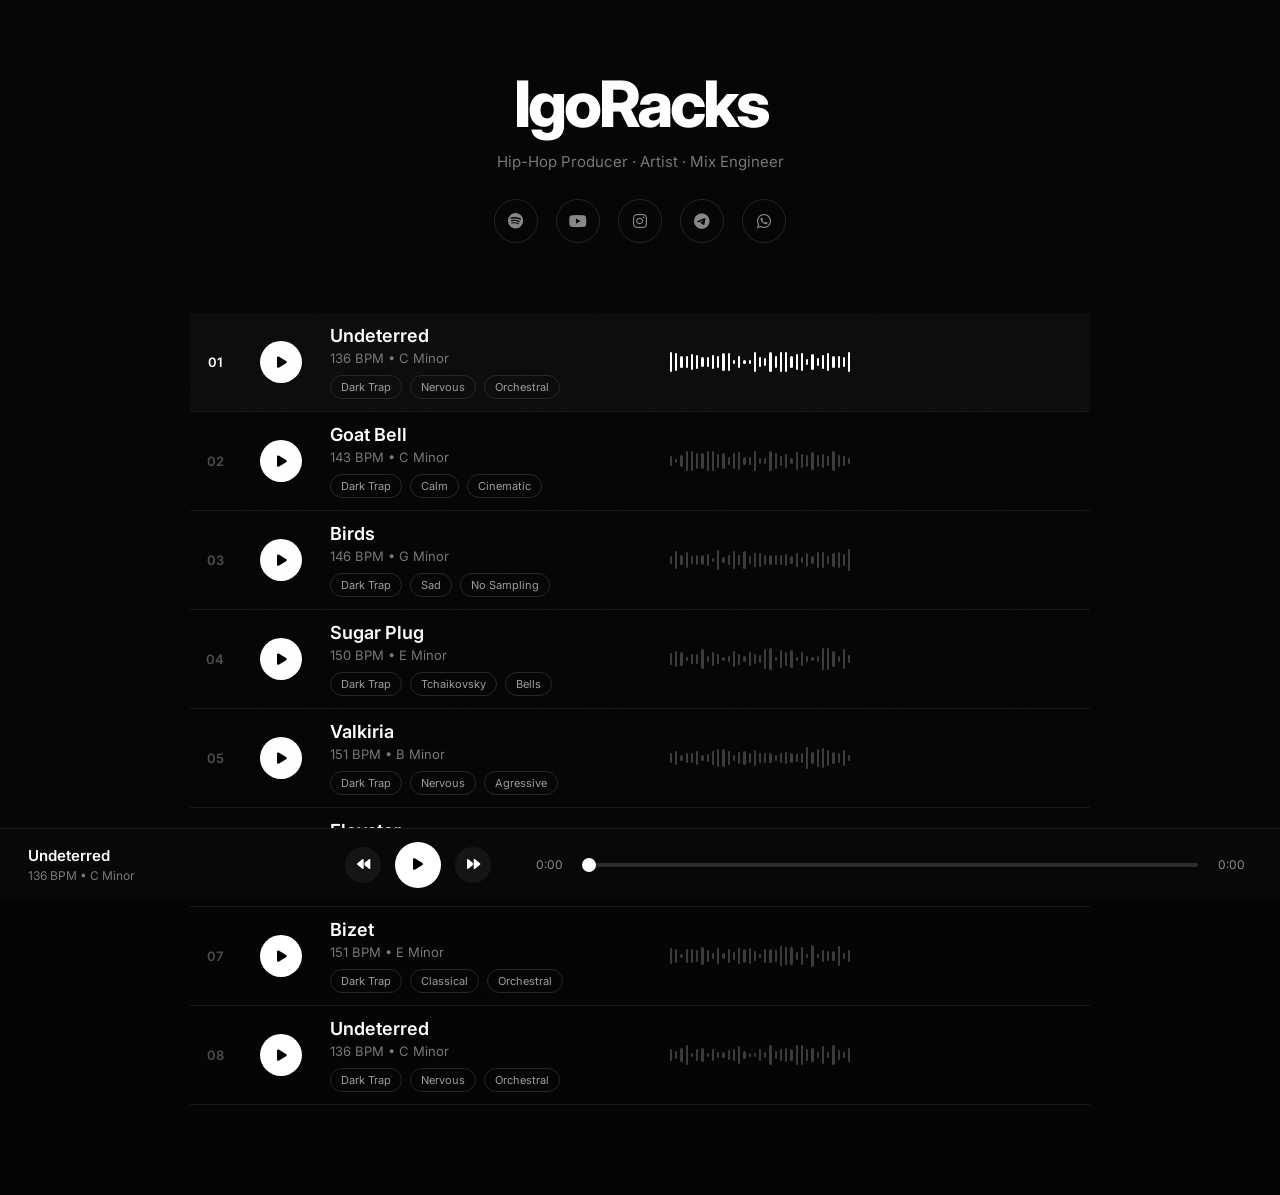
==== index.html @ 869a3797 "Update index.html" ====
<!DOCTYPE html>
<html lang="en">

<head>

<meta charset="UTF-8">
<meta name="viewport" content="width=device-width, initial-scale=1.0">

<title>IgoRacks Beats</title>

<link rel="stylesheet" href="style.css">

<link rel="preconnect" href="https://fonts.googleapis.com">
<link rel="preconnect" href="https://fonts.gstatic.com" crossorigin>

<link href="https://fonts.googleapis.com/css2?family=Inter:wght@400;500;600;700;800&display=swap" rel="stylesheet">

<link rel="stylesheet"
href="https://cdnjs.cloudflare.com/ajax/libs/font-awesome/6.7.2/css/all.min.css">

</head>

<body>

<div class="noise"></div>

<header>

<h1>IgoRacks</h1>

<p>
Hip-Hop Producer · Artist · Mix Engineer
</p>

<div class="socials">

<a href="https://open.spotify.com/artist/74ZzK035XeXN4eh4vNsLd8?si=PR6vhwCAR2qcg_WGzQOjGQ">
<i class="fab fa-spotify"></i>
</a>

<a href="https://www.youtube.com/@igoracksbeats">
<i class="fab fa-youtube"></i>
</a>

<a href="https://instagram.com/igoracksbeats">
<i class="fab fa-instagram"></i>
</a>

<a href="https://t.me/igoracks">
<i class="fab fa-telegram"></i>
</a>

<a href="https://wa.me/79996351902">
<i class="fab fa-whatsapp"></i>
</a>

</div>

</header>

<main class="playlist">

<!-- TRACK -->

<div class="track"

data-src="audio/undeterred.mp3"

data-title="Undeterred"

data-info="136 BPM • C Minor">

<div class="track-number">

01

</div>

<button class="track-play">

<i class="fas fa-play"></i>

</button>

<div class="track-details">

<h2>

Undeterred

</h2>

<p>

136 BPM • C Minor

</p>

<div class="track-tags">

<span>Dark Trap</span>

<span>Nervous</span>

<span>Orchestral</span>

</div>

</div>

<div class="track-wave">

<div class="wave"></div>

</div>

</div>

<!-- TRACK -->

<div class="track"

data-src="audio/goatbell.mp3"

data-title="Goat Bell"

data-info="143 BPM • C Minor">

<div class="track-number">

02

</div>

<button class="track-play">

<i class="fas fa-play"></i>

</button>

<div class="track-details">

<h2>

Goat Bell

</h2>

<p>

143 BPM • C Minor

</p>

<div class="track-tags">

<span>Dark Trap</span>

<span>Calm</span>

<span>Cinematic</span>

</div>

</div>

<div class="track-wave">

<div class="wave"></div>

</div>

</div>
  <!-- TRACK -->

<div class="track"

data-src="audio/birds.mp3"

data-title="Birds"

data-info="146 BPM • G Minor">

<div class="track-number">

03

</div>

<button class="track-play">

<i class="fas fa-play"></i>

</button>

<div class="track-details">

<h2>

Birds

</h2>

<p>

146 BPM • G Minor

</p>

<div class="track-tags">

<span>Dark Trap</span>

<span>Sad</span>

<span>No Sampling</span>

</div>

</div>

<div class="track-wave">

<div class="wave"></div>

</div>

</div>
  <!-- TRACK -->

<div class="track"

data-src="audio/sugarplug.mp3"

data-title="Sugar Plug"

data-info="150 BPM • E Minor">

<div class="track-number">

04

</div>

<button class="track-play">

<i class="fas fa-play"></i>

</button>

<div class="track-details">

<h2>

Sugar Plug

</h2>

<p>

150 BPM • E Minor

</p>

<div class="track-tags">

<span>Dark Trap</span>

<span>Tchaikovsky</span>

<span>Bells</span>

</div>

</div>

<div class="track-wave">

<div class="wave"></div>

</div>

</div>
  <!-- TRACK -->

<div class="track"

data-src="audio/valkiria.mp3"

data-title="Valkiria"

data-info="151 BPM • B Minor">

<div class="track-number">

05

</div>

<button class="track-play">

<i class="fas fa-play"></i>

</button>

<div class="track-details">

<h2>

Valkiria

</h2>

<p>

151 BPM • B Minor

</p>

<div class="track-tags">

<span>Dark Trap</span>

<span>Nervous</span>

<span>Agressive</span>

</div>

</div>

<div class="track-wave">

<div class="wave"></div>

</div>

</div>
  <!-- TRACK -->

<div class="track"

data-src="audio/elevator.mp3"

data-title="Elevator"

data-info="136 BPM • B Minor">

<div class="track-number">

06

</div>

<button class="track-play">

<i class="fas fa-play"></i>

</button>

<div class="track-details">

<h2>

Elevator

</h2>

<p>

136 BPM • B Minor

</p>

<div class="track-tags">

<span>Dark Trap</span>

<span>Elevator sound</span>

<span>Mistic</span>

</div>

</div>

<div class="track-wave">

<div class="wave"></div>

</div>

</div>
  <!-- TRACK -->

<div class="track"

data-src="audio/bizet.mp3"

data-title="Bizet"

data-info="151 BPM • E Minor">

<div class="track-number">

07

</div>

<button class="track-play">

<i class="fas fa-play"></i>

</button>

<div class="track-details">

<h2>

Bizet

</h2>

<p>

151 BPM • E Minor

</p>

<div class="track-tags">

<span>Dark Trap</span>

<span>Classical</span>

<span>Orchestral</span>

</div>

</div>

<div class="track-wave">

<div class="wave"></div>

</div>

</div>
  <!-- TRACK -->

<div class="track"

data-src="audio/undeterred.mp3"

data-title="Undeterred"

data-info="136 BPM • C Minor">

<div class="track-number">

08

</div>

<button class="track-play">

<i class="fas fa-play"></i>

</button>

<div class="track-details">

<h2>

Undeterred

</h2>

<p>

136 BPM • C Minor

</p>

<div class="track-tags">

<span>Dark Trap</span>

<span>Nervous</span>

<span>Orchestral</span>

</div>

</div>

<div class="track-wave">

<div class="wave"></div>

</div>

</div>

</main>

<div class="player">

<div class="player-left">

<div id="player-title">

Select beat

</div>

<div id="player-info">

—

</div>

</div>

<div class="player-center">

<button id="prev">

<i class="fas fa-backward"></i>

</button>

<button id="play">

<i class="fas fa-play"></i>

</button>

<button id="next">

<i class="fas fa-forward"></i>

</button>

</div>

<div class="player-right">

<span id="current">

0:00

</span>

<input
id="seek"
type="range"
min="0"
max="100"
value="0">

<span id="duration">

0:00

</span>

</div>

</div>

<audio id="audio"></audio>

<script src="script.js"></script>

</body>

</html>
---- style.css ----
/* ==========================================
   RESET
========================================== */

*{
    margin:0;
    padding:0;
    box-sizing:border-box;
}

html{
    scroll-behavior:smooth;
}

body{

    background:#050505;

    color:#fff;

    font-family:"Inter",sans-serif;

    -webkit-font-smoothing:antialiased;

    overflow-x:hidden;

    padding-bottom:90px;

}


/* ==========================================
   SELECTION
========================================== */

::selection{

    background:#fff;

    color:#000;

}


/* ==========================================
   SCROLLBAR
========================================== */

::-webkit-scrollbar{

    width:8px;

}

::-webkit-scrollbar-track{

    background:#050505;

}

::-webkit-scrollbar-thumb{

    background:#2b2b2b;

    border-radius:30px;

}

::-webkit-scrollbar-thumb:hover{

    background:#555;

}


/* ==========================================
   LINKS
========================================== */

a{

    color:inherit;

    text-decoration:none;

}


/* ==========================================
   NOISE
========================================== */

.noise{

    position:fixed;

    inset:0;

    pointer-events:none;

    opacity:.02;

    background-image:url("data:image/svg+xml,%3Csvg xmlns='http://www.w3.org/2000/svg' width='140' height='140'%3E%3Cfilter id='n'%3E%3CfeTurbulence type='fractalNoise' baseFrequency='.85' numOctaves='2'/%3E%3C/filter%3E%3Crect width='140' height='140' filter='url(%23n)'/%3E%3C/svg%3E");

    z-index:999;

}


/* ==========================================
   HEADER
========================================== */

header{

    width:min(1200px,92%);

    margin:auto;

    text-align:center;

    padding:65px 0 45px;

}


header h1{

    font-size:64px;

    font-weight:800;

    letter-spacing:-3px;

}


header p{

    margin-top:10px;

    color:#777;

    font-size:15px;

}


.socials{

    margin-top:28px;

    display:flex;

    justify-content:center;

    gap:18px;

}


.socials a{

    width:44px;

    height:44px;

    border-radius:50%;

    display:flex;

    align-items:center;

    justify-content:center;

    color:#888;

    border:1px solid #222;

    transition:.18s;

}


.socials a:hover{

    background:#fff;

    color:#000;

    border-color:#fff;

}


/* ==========================================
   PLAYLIST
========================================== */

.playlist{

    width:min(900px,92%);

    margin:auto;

    margin-top:25px;

}

/* ==========================================
   TRACK
========================================== */

.track{

    display:grid;

    grid-template-columns:50px 50px 320px 1fr;

    align-items:center;

    gap:20px;

    min-height:78px;

    padding:12px 0;

    border-bottom:1px solid #171717;

    transition:.18s;

}


.track:hover{

    background:#0b0b0b;

}


.track-number{

    color:#4d4d4d;

    font-size:13px;

    font-weight:600;

    text-align:center;

}


/* ==========================================
   PLAY BUTTON
========================================== */

.track-play{

    width:42px;

    height:42px;

    border:none;

    border-radius:50%;

    background:#fff;

    color:#000;

    display:flex;

    align-items:center;

    justify-content:center;

    cursor:pointer;

    transition:.18s;

    flex-shrink:0;

}


.track-play:hover{

    transform:scale(1.08);

}


.track-play i{

    font-size:13px;

    margin-left:2px;

}


/* ==========================================
   INFO
========================================== */

.track-details{

    min-width:0;

}


.track-details h2{

    font-size:18px;

    font-weight:600;

    margin-bottom:4px;

}


.track-details p{

    font-size:13px;

    color:#777;

}


.track-tags{

    display:flex;

    gap:8px;

    margin-top:9px;

    flex-wrap:wrap;

}


.track-tags span{

    padding:4px 10px;

    border:1px solid #262626;

    border-radius:30px;

    font-size:11px;

    color:#9d9d9d;

}


/* ==========================================
   WAVEFORM
========================================== */

.track-wave{

    width:100%;

    height:42px;

    display:flex;

    align-items:center;

    overflow:hidden;

}


.wave{

    width:180px;

    height:26px;

    display:flex;

    align-items:center;

    gap:3px;

}


.wave span{

    flex:1;

    background:#3b3b3b;

    border-radius:2px;

    height:8px;

    animation:equalizer .8s ease-in-out infinite;

    animation-play-state:paused;

}


.track:hover .wave span{

    background:#6a6a6a;

}

/* ==========================================
   PLAYER
========================================== */

.player{

    position:fixed;

    left:0;

    bottom:0;

    width:100%;

    height:72px;

    background:#080808;

    border-top:1px solid #1b1b1b;

    display:grid;

    grid-template-columns:280px 170px 1fr;

    align-items:center;

    gap:25px;

    padding:0 28px;

    z-index:1000;

}


/* ==========================================
   PLAYER LEFT
========================================== */

.player-left{

    overflow:hidden;

}


#player-title{

    font-size:15px;

    font-weight:600;

    white-space:nowrap;

    overflow:hidden;

    text-overflow:ellipsis;

}


#player-info{

    margin-top:3px;

    font-size:12px;

    color:#777;

}


/* ==========================================
   PLAYER CONTROLS
========================================== */

.player-center{

    display:flex;

    justify-content:center;

    align-items:center;

    gap:14px;

}


.player-center button{

    width:36px;

    height:36px;

    border:none;

    border-radius:50%;

    background:#151515;

    color:#fff;

    cursor:pointer;

    transition:.18s;

}


.player-center button:hover{

    background:#242424;

}


#play{

    width:46px;

    height:46px;

    background:#fff;

    color:#000;

}


#play:hover{

    transform:scale(1.05);

}


/* ==========================================
   TIMELINE
========================================== */

.player-right{

    display:flex;

    align-items:center;

    gap:12px;

}


.player-right span{

    width:42px;

    text-align:center;

    font-size:12px;

    color:#8a8a8a;

}


#seek{

    flex:1;

    appearance:none;

    height:4px;

    border-radius:999px;

    background:#2d2d2d;

    outline:none;

    cursor:pointer;

}


#seek::-webkit-slider-thumb{

    appearance:none;

    width:14px;

    height:14px;

    border-radius:50%;

    background:#fff;

    cursor:pointer;

}


#seek::-moz-range-thumb{

    width:14px;

    height:14px;

    border:none;

    border-radius:50%;

    background:#fff;

    cursor:pointer;

}


/* ==========================================
   AUDIO
========================================== */

audio{

    display:none;

}

/* ==========================================
   ANIMATIONS
========================================== */

.track,
.socials a,
.track-play,
.player button{

    transition:
    background .18s ease,
    color .18s ease,
    border-color .18s ease,
    transform .18s ease,
    opacity .18s ease;

}

.track{

    animation:fadeIn .35s ease;

}

@keyframes fadeIn{

    from{

        opacity:0;

        transform:translateY(8px);

    }

    to{

        opacity:1;

        transform:translateY(0);

    }

}


/* ==========================================
   ACTIVE TRACK
========================================== */

.track.active{

    background:#0c0c0c;

}

.track.active .track-details h2{

    color:#fff;

}

.track.active .wave span{

    background:#fff;

}

.track.active .track-number{

    color:#fff;

}


/* ==========================================
   MOBILE
========================================== */

@media (max-width:1000px){

.track{

    grid-template-columns:40px 44px 220px 1fr;

    gap:14px;

}

.track-details h2{

    font-size:16px;

}

.player{

    grid-template-columns:220px 150px 1fr;

}

}


@media (max-width:768px){

header{

    padding:40px 0 30px;

}

header h1{

    font-size:42px;

}

header p{

    font-size:14px;

}

.socials{

    gap:10px;

}

.socials a{

    width:38px;

    height:38px;

}

.track{

    grid-template-columns:36px 42px 1fr;

    grid-template-areas:

    "num play info"
    ". wave wave";

    row-gap:10px;

}

.track-number{

    grid-area:num;

}

.track-play{

    grid-area:play;

}

.track-details{

    grid-area:info;

}

.track-wave{

    grid-area:wave;

    margin-left:52px;

}

.track-tags{

    margin-top:6px;

}

.player{

    height:95px;

    grid-template-columns:1fr;

    grid-template-rows:auto auto auto;

    gap:8px;

    padding:10px 14px;

}

.player-left{

    text-align:center;

}

.player-center{

    justify-content:center;

}

.player-right{

    width:100%;

}

}


@media (max-width:480px){

body{

    padding-bottom:110px;

}

header h1{

    font-size:34px;

    letter-spacing:-1px;

}

.track{

    padding:10px 0;

}

.track-details h2{

    font-size:15px;

}

.track-details p{

    font-size:12px;

}

.track-tags span{

    font-size:10px;

    padding:3px 8px;

}

.track-wave{

    margin-left:48px;

}

.player{

    height:110px;

}

.player-center button{

    width:34px;

    height:34px;

}

#play{

    width:42px;

    height:42px;

}

}


/* ==========================================
   FOCUS
========================================== */

button:focus,
input:focus{

    outline:none;

}


/* ==========================================
   END
========================================== */
@keyframes equalizer{

    0%{
        height:4px;
    }

    20%{
        height:20px;
    }

    40%{
        height:8px;
    }

    60%{
        height:22px;
    }

    80%{
        height:10px;
    }

    100%{
        height:4px;
    }

}
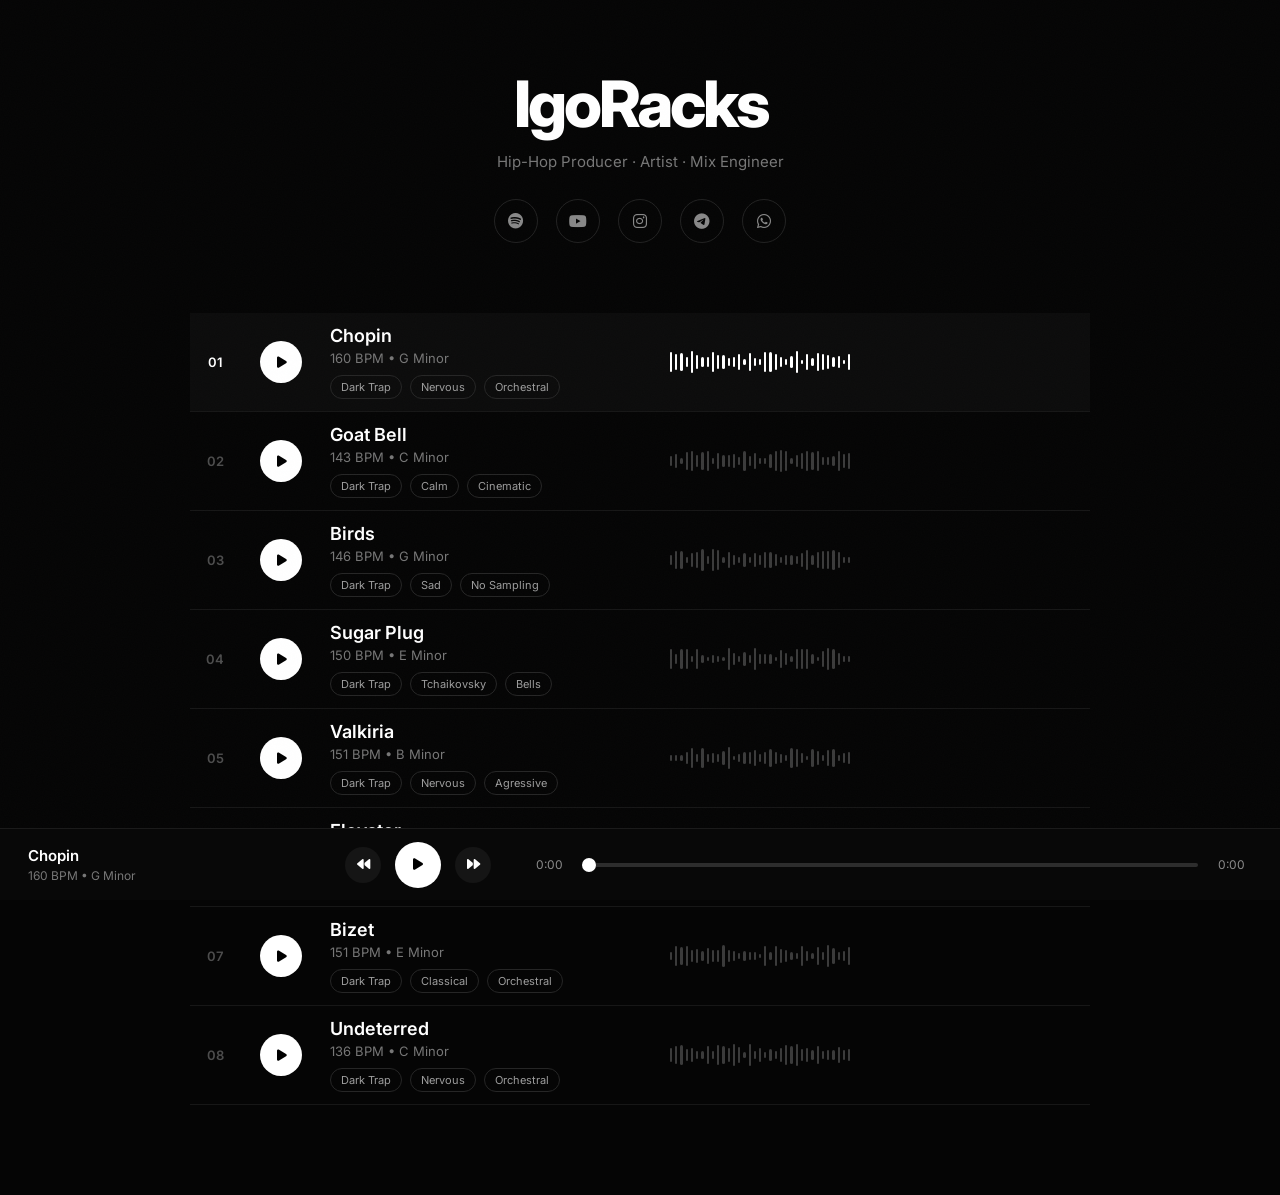
==== commit fbc65e99: "Update index.html" ====
--- a/index.html
+++ b/index.html
@@ -64,11 +64,11 @@
 
 <div class="track"
 
-data-src="audio/undeterred.mp3"
-
-data-title="Undeterred"
-
-data-info="136 BPM • C Minor">
+data-src="audio/chopin.mp3"
+
+data-title="Chopin"
+
+data-info="160 BPM • G Minor">
 
 <div class="track-number">
 
@@ -86,13 +86,13 @@
 
 <h2>
 
-Undeterred
-
-</h2>
-
-<p>
-
-136 BPM • C Minor
+Chopin
+
+</h2>
+
+<p>
+
+160 BPM • G Minor
 
 </p>
 
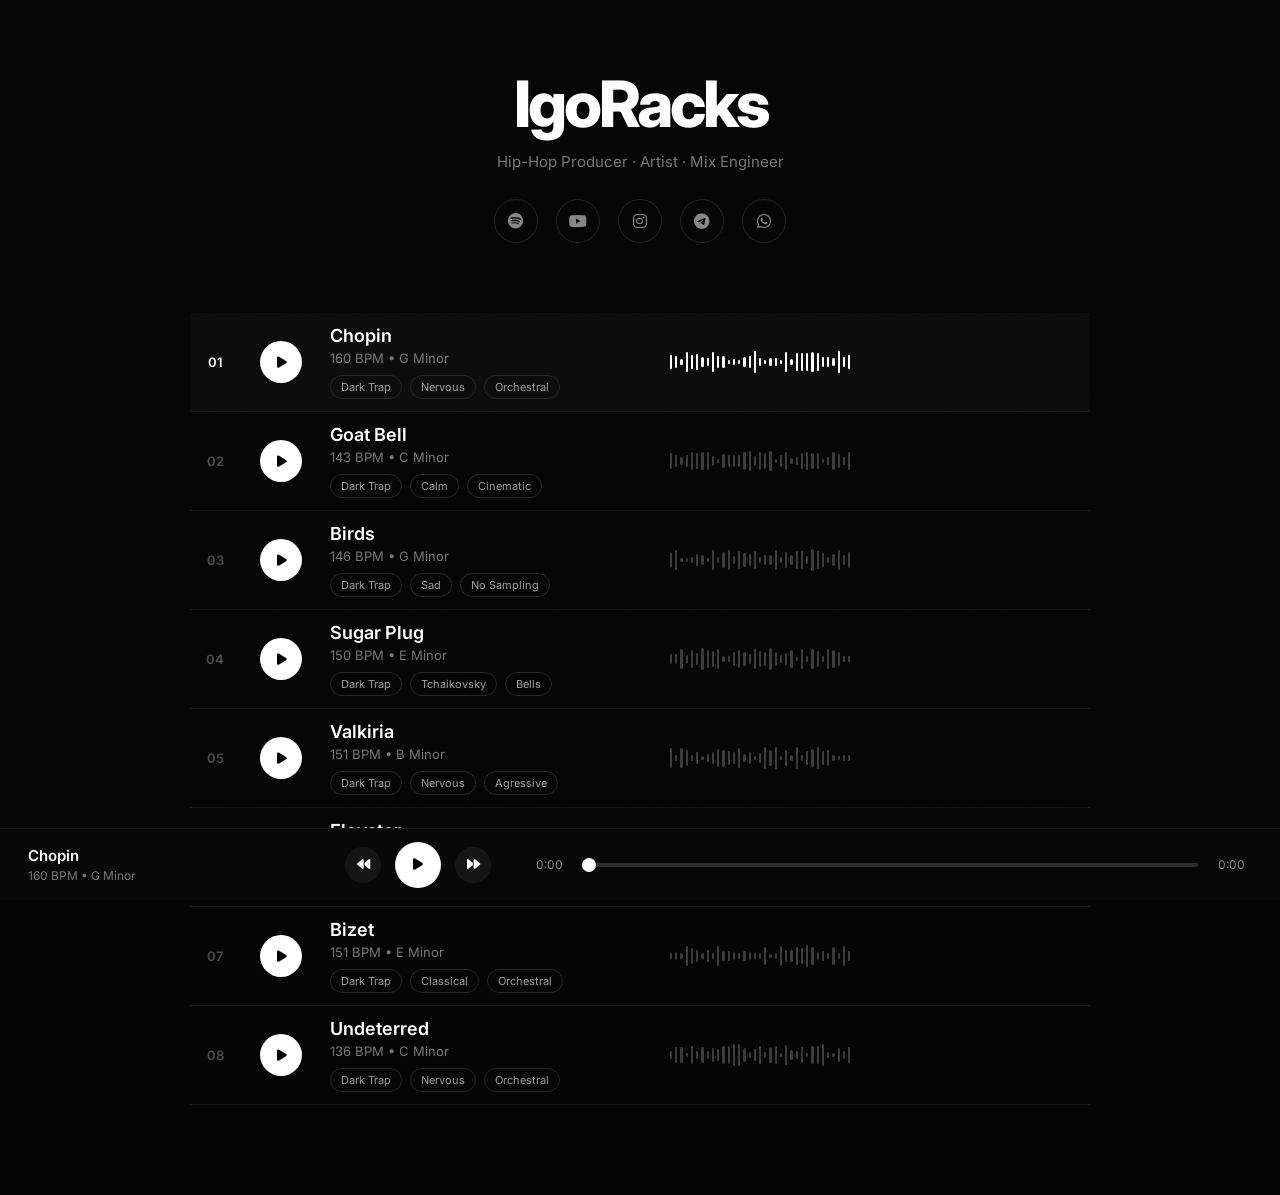
==== commit 54f8153b: "Update index.html" ====
--- a/index.html
+++ b/index.html
@@ -26,7 +26,7 @@
 
 <header>
 
-<h1>IgoRacks</h1>
+<a href="index.html"><h1>IgoRacks</h1></a>
 
 <p>
 Hip-Hop Producer · Artist · Mix Engineer
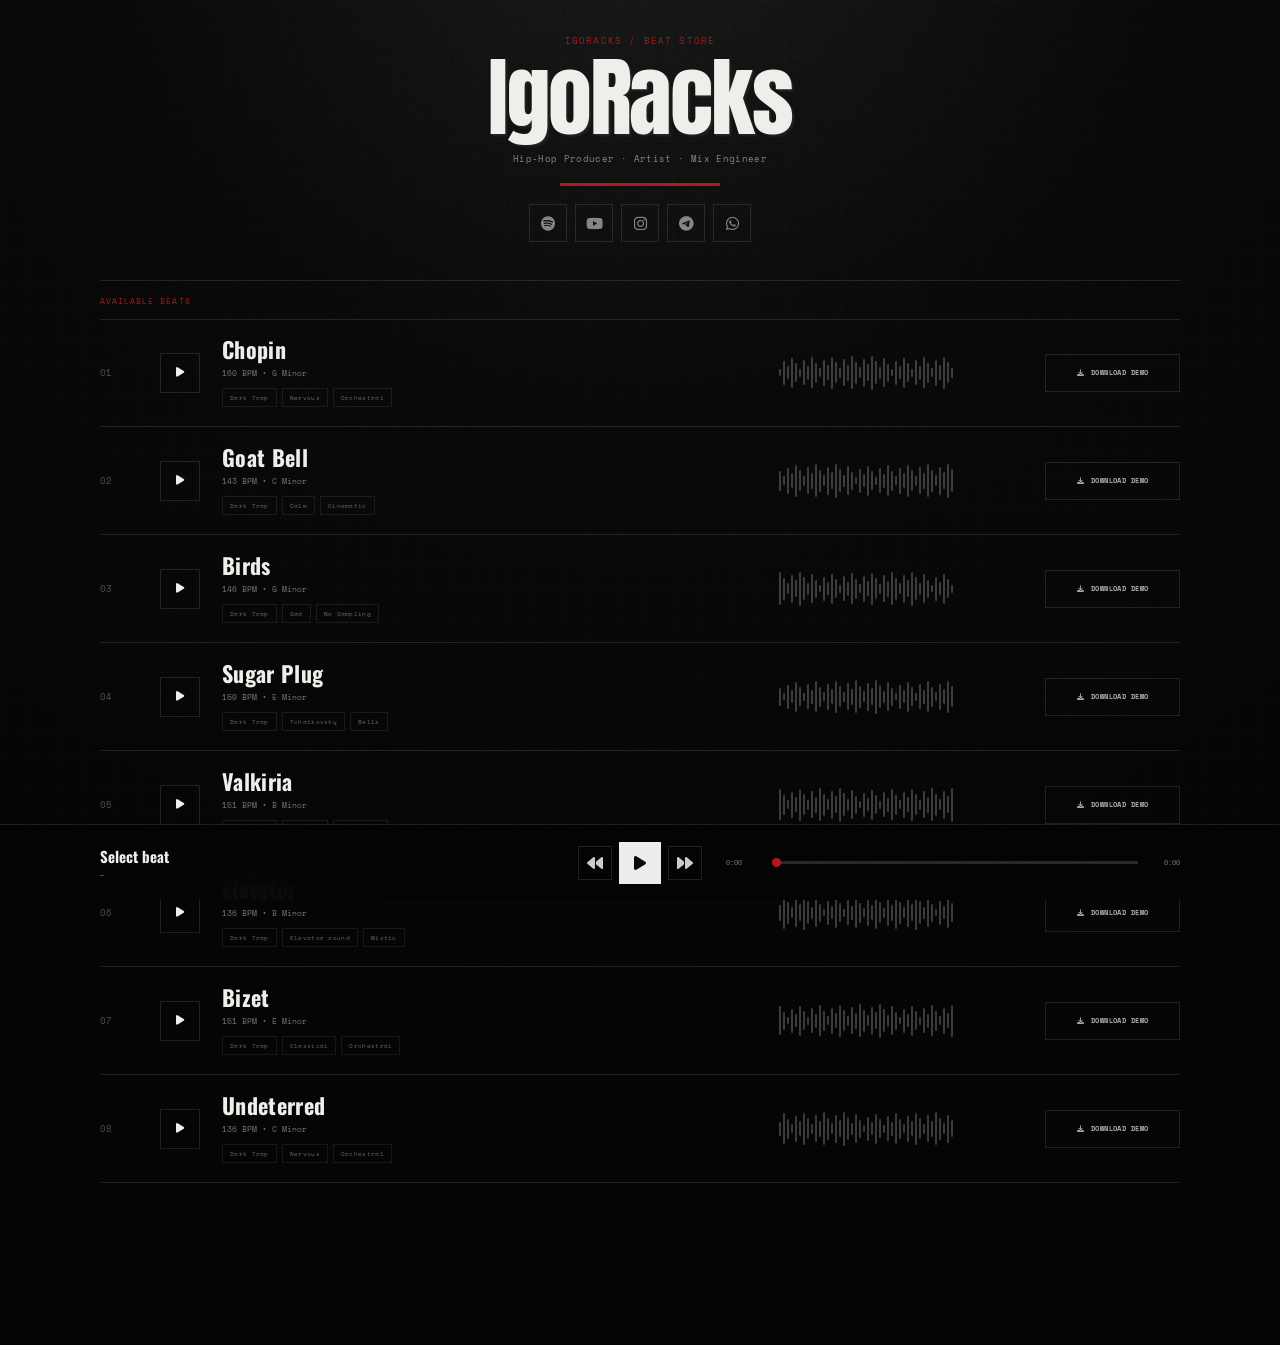
==== commit d209545b: "Update index.html" ====
--- a/index.html
+++ b/index.html
@@ -38,11 +38,11 @@
 <i class="fab fa-spotify"></i>
 </a>
 
-<a href="https://www.youtube.com/@igoracksbeats">
+<a href="https://www.youtube.com/@igoracks">
 <i class="fab fa-youtube"></i>
 </a>
 
-<a href="https://instagram.com/igoracksbeats">
+<a href="https://instagram.com/igoracksog">
 <i class="fab fa-instagram"></i>
 </a>
 
--- a/style.css
+++ b/style.css
@@ -1,979 +1,1060 @@
-/* ==========================================
-   RESET
-========================================== */
-
-*{
-    margin:0;
-    padding:0;
-    box-sizing:border-box;
-}
-
-html{
-    scroll-behavior:smooth;
-}
-
-body{
-
-    background:#050505;
-
-    color:#fff;
-
-    font-family:"Inter",sans-serif;
-
-    -webkit-font-smoothing:antialiased;
-
-    overflow-x:hidden;
-
-    padding-bottom:90px;
-
-}
-
-
-/* ==========================================
-   SELECTION
-========================================== */
-
-::selection{
-
-    background:#fff;
-
-    color:#000;
-
-}
-
-
-/* ==========================================
-   SCROLLBAR
-========================================== */
-
-::-webkit-scrollbar{
-
-    width:8px;
-
-}
-
-::-webkit-scrollbar-track{
-
-    background:#050505;
-
-}
-
-::-webkit-scrollbar-thumb{
-
-    background:#2b2b2b;
-
-    border-radius:30px;
-
-}
-
-::-webkit-scrollbar-thumb:hover{
-
-    background:#555;
-
-}
-
-
-/* ==========================================
-   LINKS
-========================================== */
-
-a{
-
-    color:inherit;
-
-    text-decoration:none;
-
-}
-
-
-/* ==========================================
-   NOISE
-========================================== */
-
-.noise{
-
-    position:fixed;
-
-    inset:0;
-
-    pointer-events:none;
-
-    opacity:.02;
-
-    background-image:url("data:image/svg+xml,%3Csvg xmlns='http://www.w3.org/2000/svg' width='140' height='140'%3E%3Cfilter id='n'%3E%3CfeTurbulence type='fractalNoise' baseFrequency='.85' numOctaves='2'/%3E%3C/filter%3E%3Crect width='140' height='140' filter='url(%23n)'/%3E%3C/svg%3E");
-
-    z-index:999;
-
-}
-
-
-/* ==========================================
-   HEADER
-========================================== */
-
-header{
-
-    width:min(1200px,92%);
-
-    margin:auto;
-
-    text-align:center;
-
-    padding:65px 0 45px;
-
-}
-
-
-header h1{
-
-    font-size:64px;
-
-    font-weight:800;
-
-    letter-spacing:-3px;
-
-}
-
-
-header p{
-
-    margin-top:10px;
-
-    color:#777;
-
-    font-size:15px;
-
-}
-
-
-.socials{
-
-    margin-top:28px;
-
-    display:flex;
-
-    justify-content:center;
-
-    gap:18px;
-
-}
-
-
-.socials a{
-
-    width:44px;
-
-    height:44px;
-
-    border-radius:50%;
-
-    display:flex;
-
-    align-items:center;
-
-    justify-content:center;
-
-    color:#888;
-
-    border:1px solid #222;
-
-    transition:.18s;
-
-}
-
-
-.socials a:hover{
-
-    background:#fff;
-
-    color:#000;
-
-    border-color:#fff;
-
-}
-
-
-/* ==========================================
+@import url("https://fonts.googleapis.com/css2?family=Anton&family=Inter:wght@400;500;600;700;800&family=Oswald:wght@500;600;700&family=Space+Mono:wght@400;700&display=swap");
+
+* {
+  box-sizing: border-box;
+}
+
+:root {
+  --bg: #050505;
+  --panel: #0b0b0b;
+  --panel2: #101010;
+  --white: #eeeeeb;
+  --muted: #777773;
+  --muted2: #4f4f4c;
+  --line: rgba(255,255,255,.11);
+  --red: #b31717;
+}
+
+html {
+  scroll-behavior: smooth;
+}
+
+body {
+  margin: 0;
+  padding-bottom: 92px;
+
+  color: var(--white);
+
+  background:
+    radial-gradient(
+      circle at 50% -10%,
+      #1a1a1a 0%,
+      #090909 34%,
+      #050505 72%
+    );
+
+  font-family: "Inter", sans-serif;
+
+  min-height: 100vh;
+  overflow-x: hidden;
+}
+
+
+/* =========================================
+   BACKGROUND TEXTURE
+========================================= */
+
+body::before {
+  content: "";
+
+  position: fixed;
+  inset: 0;
+
+  pointer-events: none;
+  z-index: -2;
+
+  background:
+    linear-gradient(
+      rgba(255,255,255,.012) 1px,
+      transparent 1px
+    ),
+    linear-gradient(
+      90deg,
+      rgba(255,255,255,.012) 1px,
+      transparent 1px
+    );
+
+  background-size: 28px 28px;
+}
+
+
+.noise {
+  position: fixed;
+  inset: 0;
+
+  pointer-events: none;
+
+  z-index: 1000;
+
+  opacity: .11;
+
+  mix-blend-mode: soft-light;
+
+  background-image:
+    url(
+      "data:image/svg+xml,%3Csvg viewBox='0 0 180 180' xmlns='http://www.w3.org/2000/svg'%3E%3Cfilter id='noise'%3E%3CfeTurbulence type='fractalNoise' baseFrequency='.9' numOctaves='4' stitchTiles='stitch'/%3E%3C/filter%3E%3Crect width='100%25' height='100%25' filter='url(%23noise)' opacity='.5'/%3E%3C/svg%3E"
+    );
+}
+
+
+a {
+  color: inherit;
+  text-decoration: none;
+}
+
+
+button {
+  font: inherit;
+}
+
+
+/* =========================================
+   HEADER / SAME LANGUAGE AS MAIN SITE
+========================================= */
+
+header {
+  width:
+    min(
+      1080px,
+      calc(100% - 48px)
+    );
+
+  margin: 0 auto;
+
+  padding:
+    34px 0 38px;
+
+  text-align: center;
+
+  position: relative;
+
+  border-bottom:
+    1px solid var(--line);
+}
+
+
+header::before {
+  content: "IGORACKS / BEAT STORE";
+
+  display: block;
+
+  margin-bottom: 10px;
+
+  color: var(--red);
+
+  font-family:
+    "Space Mono",
+    monospace;
+
+  font-size: 9px;
+
+  letter-spacing: .13em;
+}
+
+
+header > a {
+  display: inline-block;
+
+  perspective: 800px;
+}
+
+
+header h1 {
+  margin: 0;
+
+  font-family:
+    "Anton",
+    sans-serif;
+
+  font-size:
+    clamp(
+      58px,
+      8vw,
+      88px
+    );
+
+  line-height: .92;
+
+  font-weight: 400;
+
+  letter-spacing: -.025em;
+
+  white-space: nowrap;
+
+  transform-style: preserve-3d;
+
+  transition:
+    transform .22s cubic-bezier(.16,1,.3,1),
+    text-shadow .22s ease,
+    letter-spacing .22s ease;
+
+  text-shadow:
+    1px 1px 0 #222,
+    2px 2px 0 #1d1d1d,
+    3px 3px 0 #171717;
+}
+
+
+header h1:hover {
+  transform:
+    perspective(800px)
+    rotateX(-4deg)
+    rotateY(4deg)
+    translateZ(24px)
+    scale(1.02);
+
+  letter-spacing: -.01em;
+
+  text-shadow:
+    2px 2px 0 #292929,
+    4px 4px 0 #202020,
+    7px 7px 15px rgba(0,0,0,.8);
+}
+
+
+header > p {
+  margin:
+    14px auto 0;
+
+  font-family:
+    "Space Mono",
+    monospace;
+
+  font-size: 9px;
+
+  color: #858581;
+
+  letter-spacing: .04em;
+}
+
+
+/* RED LINE */
+
+header > p::after {
+  content: "";
+
+  display: block;
+
+  width: 160px;
+  height: 3px;
+
+  margin:
+    18px auto 0;
+
+  background:
+    var(--red);
+}
+
+
+/* SOCIAL BUTTONS */
+
+.socials {
+  margin-top: 18px;
+
+  display: flex;
+
+  justify-content: center;
+
+  align-items: center;
+
+  gap: 8px;
+}
+
+
+.socials a {
+  width: 38px;
+  height: 38px;
+
+  display: grid;
+  place-items: center;
+
+  border:
+    1px solid var(--line);
+
+  color: #858581;
+
+  font-size: 15px;
+
+  transition:
+    transform .16s ease,
+    background .16s ease,
+    color .16s ease,
+    border-color .16s ease;
+}
+
+
+.socials a:hover {
+  transform:
+    translateY(-3px);
+
+  background:
+    var(--red);
+
+  border-color:
+    var(--red);
+
+  color: #fff;
+}
+
+
+/* =========================================
    PLAYLIST
-========================================== */
-
-.playlist{
-
-    width:min(900px,92%);
-
-    margin:auto;
-
-    margin-top:25px;
-
-}
-
-/* ==========================================
-   TRACK
-========================================== */
-
-.track{
-
-    display:grid;
-
-    grid-template-columns:50px 50px 320px 1fr;
-
-    align-items:center;
-
-    gap:20px;
-
-    min-height:78px;
-
-    padding:12px 0;
-
-    border-bottom:1px solid #171717;
-
-    transition:.18s;
-
-}
-
-
-.track:hover{
-
-    background:#0b0b0b;
-
-}
-
-
-.track-number{
-
-    color:#4d4d4d;
-
-    font-size:13px;
-
-    font-weight:600;
-
-    text-align:center;
-
-}
-
-
-/* ==========================================
+========================================= */
+
+.playlist {
+  width:
+    min(
+      1080px,
+      calc(100% - 48px)
+    );
+
+  margin:
+    38px auto 70px;
+
+  border-top:
+    1px solid var(--line);
+}
+
+
+.playlist::before {
+  content: "AVAILABLE BEATS";
+
+  display: block;
+
+  padding:
+    0 0 12px;
+
+  margin-top: -25px;
+
+  font-family:
+    "Space Mono",
+    monospace;
+
+  font-size: 8px;
+
+  letter-spacing: .13em;
+
+  color: var(--red);
+}
+
+
+/* =========================================
+   TRACK ROW
+========================================= */
+
+.track {
+  min-height: 108px;
+
+  display: grid;
+
+  grid-template-columns:
+    44px
+    46px
+    minmax(170px, 1fr)
+    minmax(160px, .7fr)
+    135px;
+
+  align-items: center;
+
+  gap: 16px;
+
+  position: relative;
+
+  padding:
+    14px 0;
+
+  border-bottom:
+    1px solid var(--line);
+
+  transition:
+    padding .2s ease,
+    background .2s ease;
+}
+
+
+.track::before {
+  content: "";
+
+  position: absolute;
+  inset: 0;
+
+  z-index: -1;
+
+  background:
+    linear-gradient(
+      90deg,
+      rgba(179,23,23,.07),
+      rgba(179,23,23,0)
+    );
+
+  opacity: 0;
+
+  transition:
+    opacity .2s ease;
+}
+
+
+.track:hover {
+  padding-left: 10px;
+  padding-right: 10px;
+}
+
+
+.track:hover::before {
+  opacity: 1;
+}
+
+
+.track.active::before {
+  opacity: 1;
+}
+
+
+/* NUMBER */
+
+.track-number {
+  font-family:
+    "Space Mono",
+    monospace;
+
+  font-size: 9px;
+
+  color: var(--muted2);
+}
+
+
+/* =========================================
    PLAY BUTTON
-========================================== */
-
-.track-play{
-
-    width:42px;
-
-    height:42px;
-
-    border:none;
-
-    border-radius:50%;
-
-    background:#fff;
-
-    color:#000;
-
-    display:flex;
-
-    align-items:center;
-
-    justify-content:center;
-
-    cursor:pointer;
-
-    transition:.18s;
-
-    flex-shrink:0;
-
-}
-
-
-.track-play:hover{
-
-    transform:scale(1.08);
-
-}
-
-
-.track-play i{
-
-    font-size:13px;
-
-    margin-left:2px;
-
-}
-
-
-/* ==========================================
-   INFO
-========================================== */
-
-.track-details{
-
-    min-width:0;
-
-}
-
-
-.track-details h2{
-
-    font-size:18px;
-
-    font-weight:600;
-
-    margin-bottom:4px;
-
-}
-
-
-.track-details p{
-
-    font-size:13px;
-
-    color:#777;
-
-}
-
-
-.track-tags{
-
-    display:flex;
-
-    gap:8px;
-
-    margin-top:9px;
-
-    flex-wrap:wrap;
-
-}
-
-
-.track-tags span{
-
-    padding:4px 10px;
-
-    border:1px solid #262626;
-
-    border-radius:30px;
-
-    font-size:11px;
-
-    color:#9d9d9d;
-
-}
-
-
-/* ==========================================
+========================================= */
+
+.track-play {
+  width: 40px;
+  height: 40px;
+
+  padding: 0;
+
+  border:
+    1px solid var(--line);
+
+  background:
+    transparent;
+
+  color:
+    var(--white);
+
+  cursor: pointer;
+
+  display: grid;
+  place-items: center;
+
+  transition:
+    .16s ease;
+}
+
+
+.track-play:hover,
+.track.active .track-play {
+  background:
+    var(--red);
+
+  border-color:
+    var(--red);
+
+  transform:
+    scale(1.05);
+}
+
+
+.track-play i {
+  font-size: 11px;
+}
+
+
+/* =========================================
+   TRACK DETAILS
+========================================= */
+
+.track-details {
+  min-width: 0;
+}
+
+
+.track-details h2 {
+  margin: 0;
+
+  font-family:
+    "Oswald",
+    sans-serif;
+
+  font-size:
+    22px;
+
+  font-weight: 700;
+
+  line-height: 1;
+
+  letter-spacing: .015em;
+
+  transition:
+    transform .2s ease,
+    text-shadow .2s ease;
+}
+
+
+.track:hover
+.track-details h2 {
+  transform:
+    translateX(3px);
+
+  text-shadow:
+    3px 3px 0
+    rgba(255,255,255,.07);
+}
+
+
+.track-details > p {
+  margin:
+    7px 0 0;
+
+  font-family:
+    "Space Mono",
+    monospace;
+
+  font-size: 8px;
+
+  color:
+    var(--muted);
+}
+
+
+/* TAGS */
+
+.track-tags {
+  display: flex;
+
+  flex-wrap: wrap;
+
+  gap: 5px;
+
+  margin-top: 9px;
+}
+
+
+.track-tags span {
+  padding:
+    4px 7px;
+
+  border:
+    1px solid
+    rgba(255,255,255,.08);
+
+  font-family:
+    "Space Mono",
+    monospace;
+
+  font-size: 6px;
+
+  letter-spacing: .05em;
+
+  color:
+    #686865;
+}
+
+
+/* =========================================
    WAVEFORM
-========================================== */
-
-.track-wave{
-
-    width:100%;
-
-    height:42px;
-
-    display:flex;
-
-    align-items:center;
-
-    overflow:hidden;
-
-}
-
-
-.wave{
-
-    width:180px;
-
-    height:26px;
-
-    display:flex;
-
-    align-items:center;
-
-    gap:3px;
-
-}
-
-
-.wave span{
-
-    flex:1;
-
-    background:#3b3b3b;
-
-    border-radius:2px;
-
-    height:8px;
-
-    animation:equalizer .8s ease-in-out infinite;
-
-    animation-play-state:paused;
-
-}
-
-
-.track:hover .wave span{
-
-    background:#6a6a6a;
-
-}
-
-/* ==========================================
-   PLAYER
-========================================== */
-
-.player{
-
-    position:fixed;
-
-    left:0;
-
-    bottom:0;
-
-    width:100%;
-
-    height:72px;
-
-    background:#080808;
-
-    border-top:1px solid #1b1b1b;
-
-    display:grid;
-
-    grid-template-columns:280px 170px 1fr;
-
-    align-items:center;
-
-    gap:25px;
-
-    padding:0 28px;
-
-    z-index:1000;
-
-}
-
-
-/* ==========================================
-   PLAYER LEFT
-========================================== */
-
-.player-left{
-
-    overflow:hidden;
-
-}
-
-
-#player-title{
-
-    font-size:15px;
-
-    font-weight:600;
-
-    white-space:nowrap;
-
-    overflow:hidden;
-
-    text-overflow:ellipsis;
-
-}
-
-
-#player-info{
-
-    margin-top:3px;
-
-    font-size:12px;
-
-    color:#777;
-
-}
-
-
-/* ==========================================
-   PLAYER CONTROLS
-========================================== */
-
-.player-center{
-
-    display:flex;
-
-    justify-content:center;
-
-    align-items:center;
-
-    gap:14px;
-
-}
-
-
-.player-center button{
-
-    width:36px;
-
-    height:36px;
-
-    border:none;
-
-    border-radius:50%;
-
-    background:#151515;
-
-    color:#fff;
-
-    cursor:pointer;
-
-    transition:.18s;
-
-}
-
-
-.player-center button:hover{
-
-    background:#242424;
-
-}
-
-
-#play{
-
-    width:46px;
-
-    height:46px;
-
-    background:#fff;
-
-    color:#000;
-
-}
-
-
-#play:hover{
-
-    transform:scale(1.05);
-
-}
-
-
-/* ==========================================
-   TIMELINE
-========================================== */
-
-.player-right{
-
-    display:flex;
-
-    align-items:center;
-
-    gap:12px;
-
-}
-
-
-.player-right span{
-
-    width:42px;
-
-    text-align:center;
-
-    font-size:12px;
-
-    color:#8a8a8a;
-
-}
-
-
-#seek{
-
-    flex:1;
-
-    appearance:none;
-
-    height:4px;
-
-    border-radius:999px;
-
-    background:#2d2d2d;
-
-    outline:none;
-
-    cursor:pointer;
-
-}
-
-
-#seek::-webkit-slider-thumb{
-
-    appearance:none;
-
-    width:14px;
-
-    height:14px;
-
-    border-radius:50%;
-
-    background:#fff;
-
-    cursor:pointer;
-
-}
-
-
-#seek::-moz-range-thumb{
-
-    width:14px;
-
-    height:14px;
-
-    border:none;
-
-    border-radius:50%;
-
-    background:#fff;
-
-    cursor:pointer;
-
-}
-
-
-/* ==========================================
-   AUDIO
-========================================== */
-
-audio{
-
-    display:none;
-
-}
-
-/* ==========================================
-   ANIMATIONS
-========================================== */
-
-.track,
-.socials a,
-.track-play,
-.player button{
-
-    transition:
-    background .18s ease,
-    color .18s ease,
-    border-color .18s ease,
-    transform .18s ease,
-    opacity .18s ease;
-
-}
-
-.track{
-
-    animation:fadeIn .35s ease;
-
-}
-
-@keyframes fadeIn{
-
-    from{
-
-        opacity:0;
-
-        transform:translateY(8px);
-
-    }
-
-    to{
-
-        opacity:1;
-
-        transform:translateY(0);
-
-    }
-
-}
-
-
-/* ==========================================
-   ACTIVE TRACK
-========================================== */
-
-.track.active{
-
-    background:#0c0c0c;
-
-}
-
-.track.active .track-details h2{
-
-    color:#fff;
-
-}
-
-.track.active .wave span{
-
-    background:#fff;
-
-}
-
-.track.active .track-number{
-
-    color:#fff;
-
-}
-
-
-/* ==========================================
+========================================= */
+
+.track-wave {
+  width: 100%;
+
+  height: 42px;
+
+  display: flex;
+
+  align-items: center;
+
+  overflow: hidden;
+}
+
+
+.wave {
+  width: 100%;
+  height: 100%;
+
+  display: flex;
+
+  justify-content: center;
+
+  align-items: center;
+
+  gap: 2px;
+
+  opacity: .55;
+
+  transition:
+    opacity .2s ease;
+}
+
+
+.track:hover
+.wave,
+.track.active
+.wave {
+  opacity: 1;
+}
+
+
+.wave-bar {
+  width: 2px;
+
+  border-radius: 2px;
+
+  background:
+    #686865;
+
+  transition:
+    height .18s ease,
+    background .18s ease;
+}
+
+
+.track.active
+.wave-bar {
+  background:
+    var(--red);
+}
+
+
+/* =========================================
+   DOWNLOAD DEMO
+========================================= */
+
+.download-demo {
+  width: 100%;
+
+  min-height: 38px;
+
+  display: flex;
+
+  align-items: center;
+
+  justify-content: center;
+
+  gap: 7px;
+
+  padding:
+    0 10px;
+
+  border:
+    1px solid var(--line);
+
+  background:
+    transparent;
+
+  color:
+    #aaa9a4;
+
+  font-family:
+    "Space Mono",
+    monospace;
+
+  font-size: 7px;
+
+  font-weight: 700;
+
+  letter-spacing: .06em;
+
+  cursor: pointer;
+
+  white-space: nowrap;
+
+  transition:
+    background .17s ease,
+    border-color .17s ease,
+    color .17s ease,
+    transform .17s ease;
+}
+
+
+.download-demo:hover {
+  background:
+    var(--red);
+
+  border-color:
+    var(--red);
+
+  color:
+    #fff;
+
+  transform:
+    translateY(-2px);
+}
+
+
+.download-demo.downloading {
+  opacity: .55;
+
+  pointer-events: none;
+}
+
+
+/* =========================================
+   FIXED PLAYER
+========================================= */
+
+.player {
+  position: fixed;
+
+  left: 0;
+  right: 0;
+  bottom: 0;
+
+  z-index: 500;
+
+  min-height: 76px;
+
+  padding:
+    10px
+    max(
+      24px,
+      calc((100vw - 1080px) / 2)
+    );
+
+  display: grid;
+
+  grid-template-columns:
+    1fr
+    auto
+    1fr;
+
+  align-items: center;
+
+  gap: 24px;
+
+  background:
+    rgba(5,5,5,.94);
+
+  backdrop-filter:
+    blur(16px);
+
+  border-top:
+    1px solid var(--line);
+}
+
+
+/* PLAYER LEFT */
+
+.player-left {
+  min-width: 0;
+}
+
+
+#player-title {
+  font-family:
+    "Oswald",
+    sans-serif;
+
+  font-size: 15px;
+
+  font-weight: 700;
+}
+
+
+#player-info {
+  margin-top: 3px;
+
+  font-family:
+    "Space Mono",
+    monospace;
+
+  font-size: 7px;
+
+  color:
+    var(--muted);
+}
+
+
+/* PLAYER BUTTONS */
+
+.player-center {
+  display: flex;
+
+  align-items: center;
+
+  gap: 7px;
+}
+
+
+.player-center button {
+  width: 34px;
+  height: 34px;
+
+  padding: 0;
+
+  display: grid;
+  place-items: center;
+
+  border:
+    1px solid var(--line);
+
+  background:
+    transparent;
+
+  color:
+    #ccc;
+
+  cursor: pointer;
+
+  transition:
+    .16s ease;
+}
+
+
+.player-center button:hover {
+  background:
+    var(--red);
+
+  color:
+    white;
+
+  border-color:
+    var(--red);
+}
+
+
+#play {
+  width: 42px;
+  height: 42px;
+
+  background:
+    #ededeb;
+
+  color:
+    #090909;
+
+  border-color:
+    #ededeb;
+}
+
+
+#play:hover {
+  background:
+    var(--red);
+
+  color:
+    white;
+
+  border-color:
+    var(--red);
+}
+
+
+/* PLAYER SEEK */
+
+.player-right {
+  display: grid;
+
+  grid-template-columns:
+    36px
+    1fr
+    36px;
+
+  align-items: center;
+
+  gap: 8px;
+
+  min-width: 0;
+}
+
+
+#current,
+#duration {
+  font-family:
+    "Space Mono",
+    monospace;
+
+  font-size: 7px;
+
+  color:
+    #777773;
+}
+
+
+#duration {
+  text-align: right;
+}
+
+
+#seek {
+  width: 100%;
+
+  appearance: none;
+
+  height: 3px;
+
+  background:
+    #292929;
+
+  outline: none;
+
+  cursor: pointer;
+}
+
+
+#seek::-webkit-slider-thumb {
+  appearance: none;
+
+  width: 9px;
+  height: 9px;
+
+  border-radius: 50%;
+
+  background:
+    var(--red);
+
+  cursor: pointer;
+}
+
+
+#seek::-moz-range-thumb {
+  width: 9px;
+  height: 9px;
+
+  border: 0;
+
+  border-radius: 50%;
+
+  background:
+    var(--red);
+
+  cursor: pointer;
+}
+
+
+/* =========================================
    MOBILE
-========================================== */
-
-@media (max-width:1000px){
-
-.track{
-
-    grid-template-columns:40px 44px 220px 1fr;
-
-    gap:14px;
-
-}
-
-.track-details h2{
-
-    font-size:16px;
-
-}
-
-.player{
-
-    grid-template-columns:220px 150px 1fr;
-
-}
-
-}
-
-
-@media (max-width:768px){
-
-header{
-
-    padding:40px 0 30px;
-
-}
-
-header h1{
-
-    font-size:42px;
-
-}
-
-header p{
-
-    font-size:14px;
-
-}
-
-.socials{
-
-    gap:10px;
-
-}
-
-.socials a{
-
-    width:38px;
-
-    height:38px;
-
-}
-
-.track{
-
-    grid-template-columns:36px 42px 1fr;
+========================================= */
+
+@media(max-width: 760px) {
+
+  body {
+    padding-bottom: 142px;
+  }
+
+
+  header,
+  .playlist {
+    width:
+      calc(
+        100% - 26px
+      );
+  }
+
+
+  header {
+    padding:
+      28px 0 32px;
+  }
+
+
+  header h1 {
+    font-size:
+      clamp(
+        52px,
+        17vw,
+        78px
+      );
+  }
+
+
+  .track {
+    grid-template-columns:
+      32px
+      40px
+      minmax(0, 1fr)
+      110px;
+
+    gap: 10px;
+
+    min-height: 104px;
+  }
+
+
+  .track-wave {
+    display: none;
+  }
+
+
+  .track-details h2 {
+    font-size: 19px;
+  }
+
+
+  .download-demo {
+    font-size: 6px;
+
+    padding:
+      0 7px;
+  }
+
+
+  .player {
+    min-height: 126px;
+
+    padding:
+      10px 13px;
+
+    grid-template-columns:
+      1fr
+      auto;
 
     grid-template-areas:
-
-    "num play info"
-    ". wave wave";
-
-    row-gap:10px;
-
-}
-
-.track-number{
-
-    grid-area:num;
-
-}
-
-.track-play{
-
-    grid-area:play;
-
-}
-
-.track-details{
-
-    grid-area:info;
-
-}
-
-.track-wave{
-
-    grid-area:wave;
-
-    margin-left:52px;
-
-}
-
-.track-tags{
-
-    margin-top:6px;
-
-}
-
-.player{
-
-    height:95px;
-
-    grid-template-columns:1fr;
-
-    grid-template-rows:auto auto auto;
-
-    gap:8px;
-
-    padding:10px 14px;
-
-}
-
-.player-left{
-
-    text-align:center;
-
-}
-
-.player-center{
-
-    justify-content:center;
-
-}
-
-.player-right{
-
-    width:100%;
-
-}
-
-}
-
-
-@media (max-width:480px){
-
-body{
-
-    padding-bottom:110px;
-
-}
-
-header h1{
-
-    font-size:34px;
-
-    letter-spacing:-1px;
-
-}
-
-.track{
-
-    padding:10px 0;
-
-}
-
-.track-details h2{
-
-    font-size:15px;
-
-}
-
-.track-details p{
-
-    font-size:12px;
-
-}
-
-.track-tags span{
-
-    font-size:10px;
-
-    padding:3px 8px;
-
-}
-
-.track-wave{
-
-    margin-left:48px;
-
-}
-
-.player{
-
-    height:110px;
-
-}
-
-.player-center button{
-
-    width:34px;
-
-    height:34px;
-
-}
-
-#play{
-
-    width:42px;
-
-    height:42px;
-
-}
-
-}
-
-
-/* ==========================================
-   FOCUS
-========================================== */
-
-button:focus,
-input:focus{
-
-    outline:none;
-
-}
-
-
-/* ==========================================
-   END
-========================================== */
-@keyframes equalizer{
-
-    0%{
-        height:4px;
-    }
-
-    20%{
-        height:20px;
-    }
-
-    40%{
-        height:8px;
-    }
-
-    60%{
-        height:22px;
-    }
-
-    80%{
-        height:10px;
-    }
-
-    100%{
-        height:4px;
-    }
-
-}
+      "left controls"
+      "seek seek";
+
+    gap:
+      8px 14px;
+  }
+
+
+  .player-left {
+    grid-area: left;
+  }
+
+
+  .player-center {
+    grid-area: controls;
+  }
+
+
+  .player-right {
+    grid-area: seek;
+  }
+
+}
+
+
+@media(max-width: 480px) {
+
+  .track {
+    grid-template-columns:
+      30px
+      38px
+      1fr;
+
+    padding:
+      15px 0;
+  }
+
+
+  .download-demo {
+    grid-column:
+      2 / -1;
+
+    width: 100%;
+
+    min-height: 34px;
+  }
+
+
+  .track-tags {
+    gap: 4px;
+  }
+
+
+  .track-tags span {
+    font-size: 5.5px;
+  }
+
+}
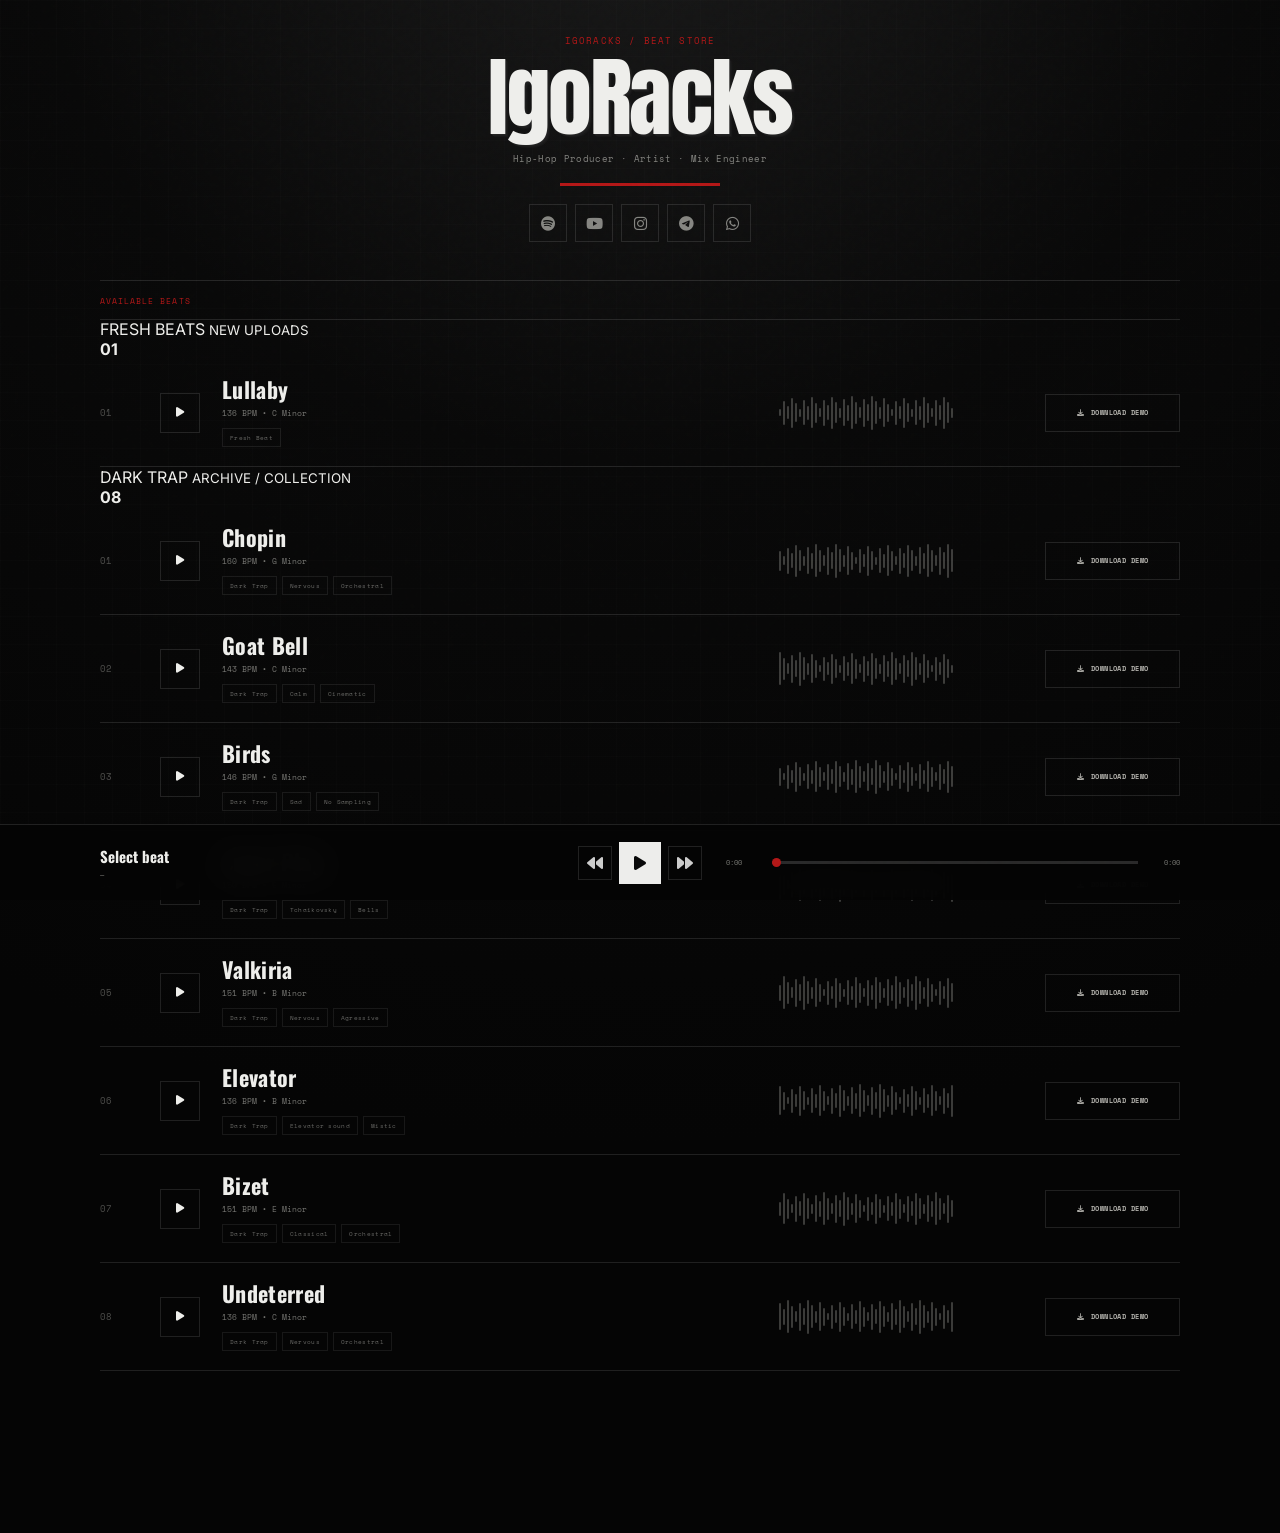
==== commit 78b373df: "Update index.html" ====
--- a/index.html
+++ b/index.html
@@ -59,6 +59,54 @@
 </header>
 
 <main class="playlist">
+
+  <div class="beat-section-heading">
+  <div>
+    <span>FRESH BEATS</span>
+    <small>NEW UPLOADS</small>
+  </div>
+  <b>01</b>
+</div>
+
+<div class="track"
+data-src="audio/001 - 136 bpm C Minor - Lullaby - mp3.mp3"
+data-title="Lullaby"
+data-info="136 BPM • C Minor">
+
+  <div class="track-number">
+    01
+  </div>
+
+  <button class="track-play">
+    <i class="fas fa-play"></i>
+  </button>
+
+  <div class="track-details">
+
+    <h2>Lullaby</h2>
+
+    <p>136 BPM • C Minor</p>
+
+    <div class="track-tags">
+      <span>Fresh Beat</span>
+    </div>
+
+  </div>
+
+  <div class="track-wave">
+    <div class="wave"></div>
+  </div>
+
+</div>
+
+
+<div class="beat-section-heading archive-heading">
+  <div>
+    <span>DARK TRAP</span>
+    <small>ARCHIVE / COLLECTION</small>
+  </div>
+  <b>08</b>
+</div>
 
 <!-- TRACK -->
 
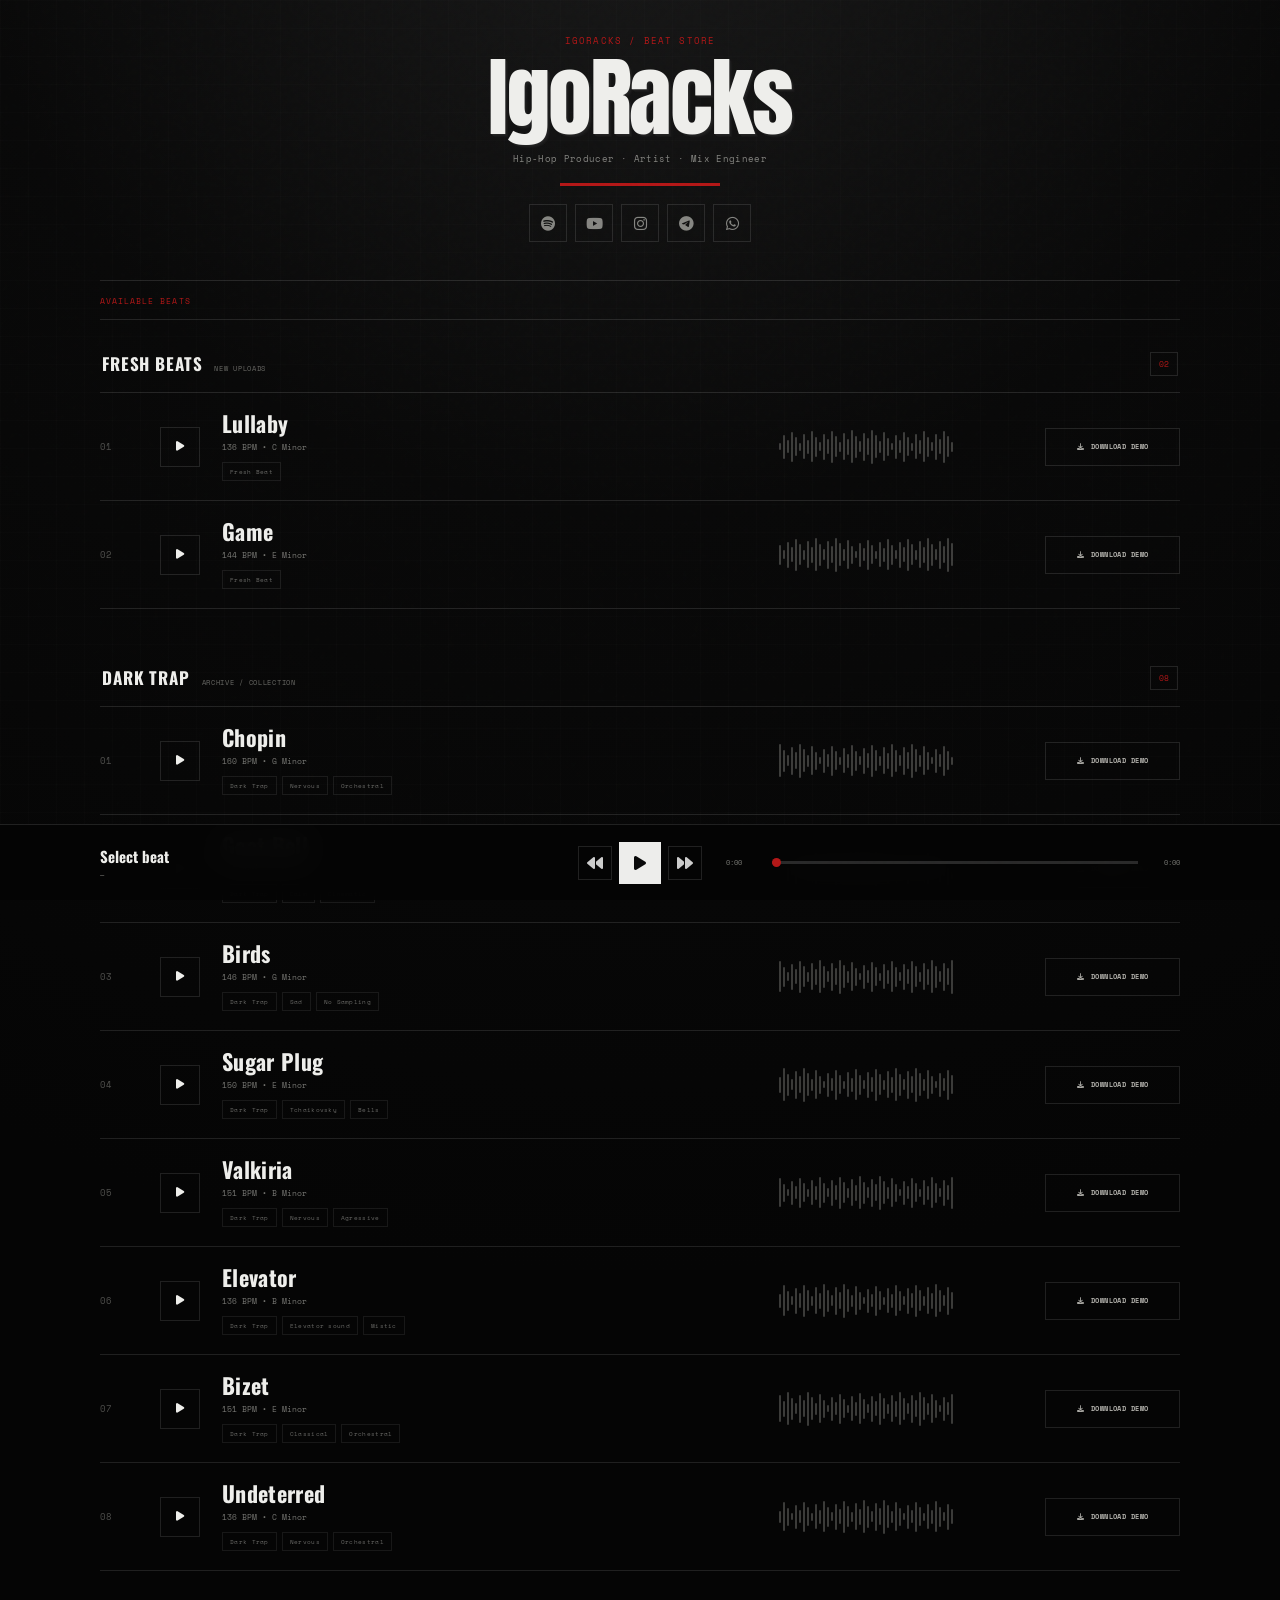
==== commit 0606c35f: "Update index.html" ====
--- a/index.html
+++ b/index.html
@@ -58,57 +58,159 @@
 
 </header>
 
+
 <main class="playlist">
 
-  <div class="beat-section-heading">
+
+<!-- ========================= -->
+<!-- FRESH BEATS -->
+<!-- ========================= -->
+
+<div class="beat-section-heading">
+
   <div>
+
     <span>FRESH BEATS</span>
-    <small>NEW UPLOADS</small>
+
+    <small>
+      NEW UPLOADS
+    </small>
+
   </div>
-  <b>01</b>
-</div>
-
-<div class="track"
+
+  <b>02</b>
+
+</div>
+
+
+
+<!-- FRESH BEAT 001 -->
+
+<div class="track"
+
 data-src="audio/001 - 136 bpm C Minor - Lullaby - mp3.mp3"
+
 data-title="Lullaby"
+
 data-info="136 BPM • C Minor">
 
-  <div class="track-number">
-    01
+<div class="track-number">
+
+01
+
+</div>
+
+<button class="track-play">
+
+<i class="fas fa-play"></i>
+
+</button>
+
+
+<div class="track-details">
+
+<h2>
+Lullaby
+</h2>
+
+<p>
+136 BPM • C Minor
+</p>
+
+<div class="track-tags">
+
+<span>Fresh Beat</span>
+
+</div>
+
+</div>
+
+
+<div class="track-wave">
+
+<div class="wave"></div>
+
+</div>
+
+</div>
+
+
+
+<!-- FRESH BEAT 002 -->
+
+<div class="track"
+
+data-src="audio/002 - 144 bpm E Minor - Game.mp3"
+
+data-title="Game"
+
+data-info="144 BPM • E Minor">
+
+<div class="track-number">
+
+02
+
+</div>
+
+<button class="track-play">
+
+<i class="fas fa-play"></i>
+
+</button>
+
+
+<div class="track-details">
+
+<h2>
+Game
+</h2>
+
+<p>
+144 BPM • E Minor
+</p>
+
+<div class="track-tags">
+
+<span>Fresh Beat</span>
+
+</div>
+
+</div>
+
+
+<div class="track-wave">
+
+<div class="wave"></div>
+
+</div>
+
+</div>
+
+
+
+<!-- ========================= -->
+<!-- DARK TRAP ARCHIVE -->
+<!-- ========================= -->
+
+<div class="beat-section-heading archive-heading">
+
+  <div>
+
+    <span>DARK TRAP</span>
+
+    <small>
+      ARCHIVE / COLLECTION
+    </small>
+
   </div>
 
-  <button class="track-play">
-    <i class="fas fa-play"></i>
-  </button>
-
-  <div class="track-details">
-
-    <h2>Lullaby</h2>
-
-    <p>136 BPM • C Minor</p>
-
-    <div class="track-tags">
-      <span>Fresh Beat</span>
-    </div>
-
-  </div>
-
-  <div class="track-wave">
-    <div class="wave"></div>
-  </div>
-
-</div>
-
-
-<div class="beat-section-heading archive-heading">
-  <div>
-    <span>DARK TRAP</span>
-    <small>ARCHIVE / COLLECTION</small>
-  </div>
   <b>08</b>
-</div>
-
-<!-- TRACK -->
+
+</div>
+
+
+
+<!-- DARK TRAP 01 -->
 
 <div class="track"
 
@@ -133,15 +235,11 @@
 <div class="track-details">
 
 <h2>
-
 Chopin
-
-</h2>
-
-<p>
-
+</h2>
+
+<p>
 160 BPM • G Minor
-
 </p>
 
 <div class="track-tags">
@@ -164,7 +262,9 @@
 
 </div>
 
-<!-- TRACK -->
+
+
+<!-- DARK TRAP 02 -->
 
 <div class="track"
 
@@ -189,15 +289,11 @@
 <div class="track-details">
 
 <h2>
-
 Goat Bell
-
-</h2>
-
-<p>
-
+</h2>
+
+<p>
 143 BPM • C Minor
-
 </p>
 
 <div class="track-tags">
@@ -219,7 +315,10 @@
 </div>
 
 </div>
-  <!-- TRACK -->
+
+
+
+<!-- DARK TRAP 03 -->
 
 <div class="track"
 
@@ -244,15 +343,11 @@
 <div class="track-details">
 
 <h2>
-
 Birds
-
-</h2>
-
-<p>
-
+</h2>
+
+<p>
 146 BPM • G Minor
-
 </p>
 
 <div class="track-tags">
@@ -274,7 +369,10 @@
 </div>
 
 </div>
-  <!-- TRACK -->
+
+
+
+<!-- DARK TRAP 04 -->
 
 <div class="track"
 
@@ -299,15 +397,11 @@
 <div class="track-details">
 
 <h2>
-
 Sugar Plug
-
-</h2>
-
-<p>
-
+</h2>
+
+<p>
 150 BPM • E Minor
-
 </p>
 
 <div class="track-tags">
@@ -329,7 +423,10 @@
 </div>
 
 </div>
-  <!-- TRACK -->
+
+
+
+<!-- DARK TRAP 05 -->
 
 <div class="track"
 
@@ -354,15 +451,11 @@
 <div class="track-details">
 
 <h2>
-
 Valkiria
-
-</h2>
-
-<p>
-
+</h2>
+
+<p>
 151 BPM • B Minor
-
 </p>
 
 <div class="track-tags">
@@ -384,7 +477,10 @@
 </div>
 
 </div>
-  <!-- TRACK -->
+
+
+
+<!-- DARK TRAP 06 -->
 
 <div class="track"
 
@@ -409,15 +505,11 @@
 <div class="track-details">
 
 <h2>
-
 Elevator
-
-</h2>
-
-<p>
-
+</h2>
+
+<p>
 136 BPM • B Minor
-
 </p>
 
 <div class="track-tags">
@@ -439,7 +531,10 @@
 </div>
 
 </div>
-  <!-- TRACK -->
+
+
+
+<!-- DARK TRAP 07 -->
 
 <div class="track"
 
@@ -464,15 +559,11 @@
 <div class="track-details">
 
 <h2>
-
 Bizet
-
-</h2>
-
-<p>
-
+</h2>
+
+<p>
 151 BPM • E Minor
-
 </p>
 
 <div class="track-tags">
@@ -494,7 +585,10 @@
 </div>
 
 </div>
-  <!-- TRACK -->
+
+
+
+<!-- DARK TRAP 08 -->
 
 <div class="track"
 
@@ -519,15 +613,11 @@
 <div class="track-details">
 
 <h2>
-
 Undeterred
-
-</h2>
-
-<p>
-
+</h2>
+
+<p>
 136 BPM • C Minor
-
 </p>
 
 <div class="track-tags">
@@ -550,25 +640,28 @@
 
 </div>
 
+
 </main>
 
+
+
+<!-- PLAYER -->
+
 <div class="player">
 
+
 <div class="player-left">
 
 <div id="player-title">
-
 Select beat
-
 </div>
 
 <div id="player-info">
-
 —
-
-</div>
-
-</div>
+</div>
+
+</div>
+
 
 <div class="player-center">
 
@@ -578,12 +671,14 @@
 
 </button>
 
+
 <button id="play">
 
 <i class="fas fa-play"></i>
 
 </button>
 
+
 <button id="next">
 
 <i class="fas fa-forward"></i>
@@ -592,12 +687,11 @@
 
 </div>
 
+
 <div class="player-right">
 
 <span id="current">
-
 0:00
-
 </span>
 
 <input
@@ -608,14 +702,14 @@
 value="0">
 
 <span id="duration">
-
 0:00
-
 </span>
 
 </div>
 
-</div>
+
+</div>
+
 
 <audio id="audio"></audio>
 
--- a/style.css
+++ b/style.css
@@ -1058,3 +1058,70 @@
   }
 
 }
+
+/* BEAT CATEGORIES */
+
+.beat-section-heading {
+  min-height: 58px;
+
+  display: flex;
+  align-items: center;
+  justify-content: space-between;
+
+  padding: 0 2px;
+
+  border-bottom: 1px solid var(--line);
+
+  margin-top: 16px;
+}
+
+.beat-section-heading > div {
+  display: flex;
+  align-items: baseline;
+  gap: 12px;
+}
+
+.beat-section-heading span {
+  font-family: "Oswald", sans-serif;
+  font-size: 17px;
+  font-weight: 700;
+  letter-spacing: .05em;
+}
+
+.beat-section-heading small {
+  font-family: "Space Mono", monospace;
+  font-size: 7px;
+  color: #666662;
+  letter-spacing: .1em;
+}
+
+.beat-section-heading b {
+  font-family: "Space Mono", monospace;
+  font-size: 8px;
+  font-weight: 400;
+  color: var(--red);
+
+  border: 1px solid var(--line);
+
+  padding: 5px 8px;
+}
+
+.archive-heading {
+  margin-top: 40px;
+}
+
+@media(max-width: 480px) {
+
+  .beat-section-heading {
+    min-height: 50px;
+  }
+
+  .beat-section-heading span {
+    font-size: 15px;
+  }
+
+  .beat-section-heading small {
+    display: none;
+  }
+
+}
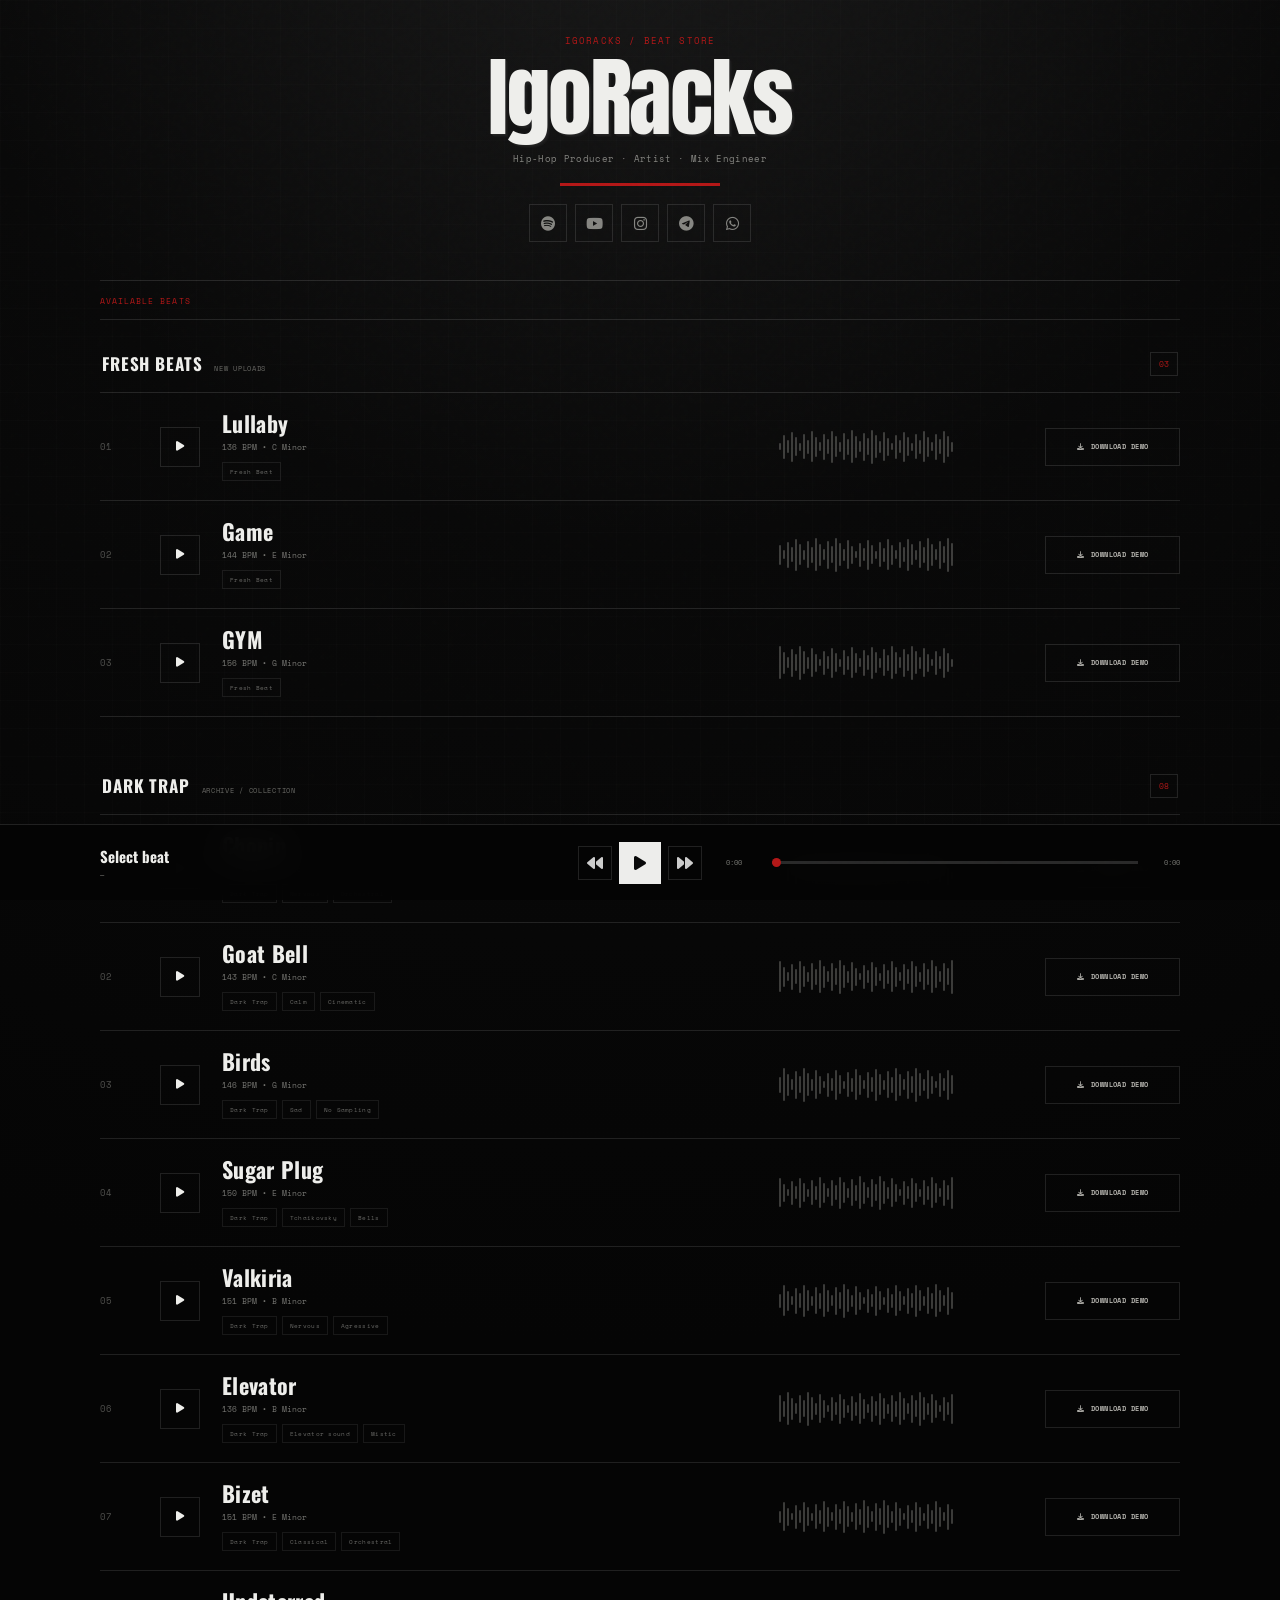
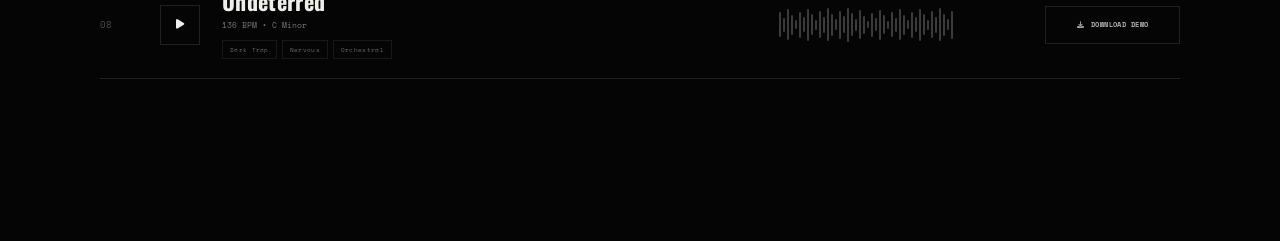
==== commit 17ab07bf: "Update index.html" ====
--- a/index.html
+++ b/index.html
@@ -78,7 +78,7 @@
 
   </div>
 
-  <b>02</b>
+  <b>03</b>
 
 </div>
 
@@ -167,6 +167,58 @@
 
 <p>
 144 BPM • E Minor
+</p>
+
+<div class="track-tags">
+
+<span>Fresh Beat</span>
+
+</div>
+
+</div>
+
+
+<div class="track-wave">
+
+<div class="wave"></div>
+
+</div>
+
+</div>
+
+
+
+<!-- FRESH BEAT 003 -->
+
+<div class="track"
+
+data-src="audio/003 - 156 bpm G Minor - GYM.mp3"
+
+data-title="GYM"
+
+data-info="156 BPM • G Minor">
+
+<div class="track-number">
+
+03
+
+</div>
+
+<button class="track-play">
+
+<i class="fas fa-play"></i>
+
+</button>
+
+
+<div class="track-details">
+
+<h2>
+GYM
+</h2>
+
+<p>
+156 BPM • G Minor
 </p>
 
 <div class="track-tags">
